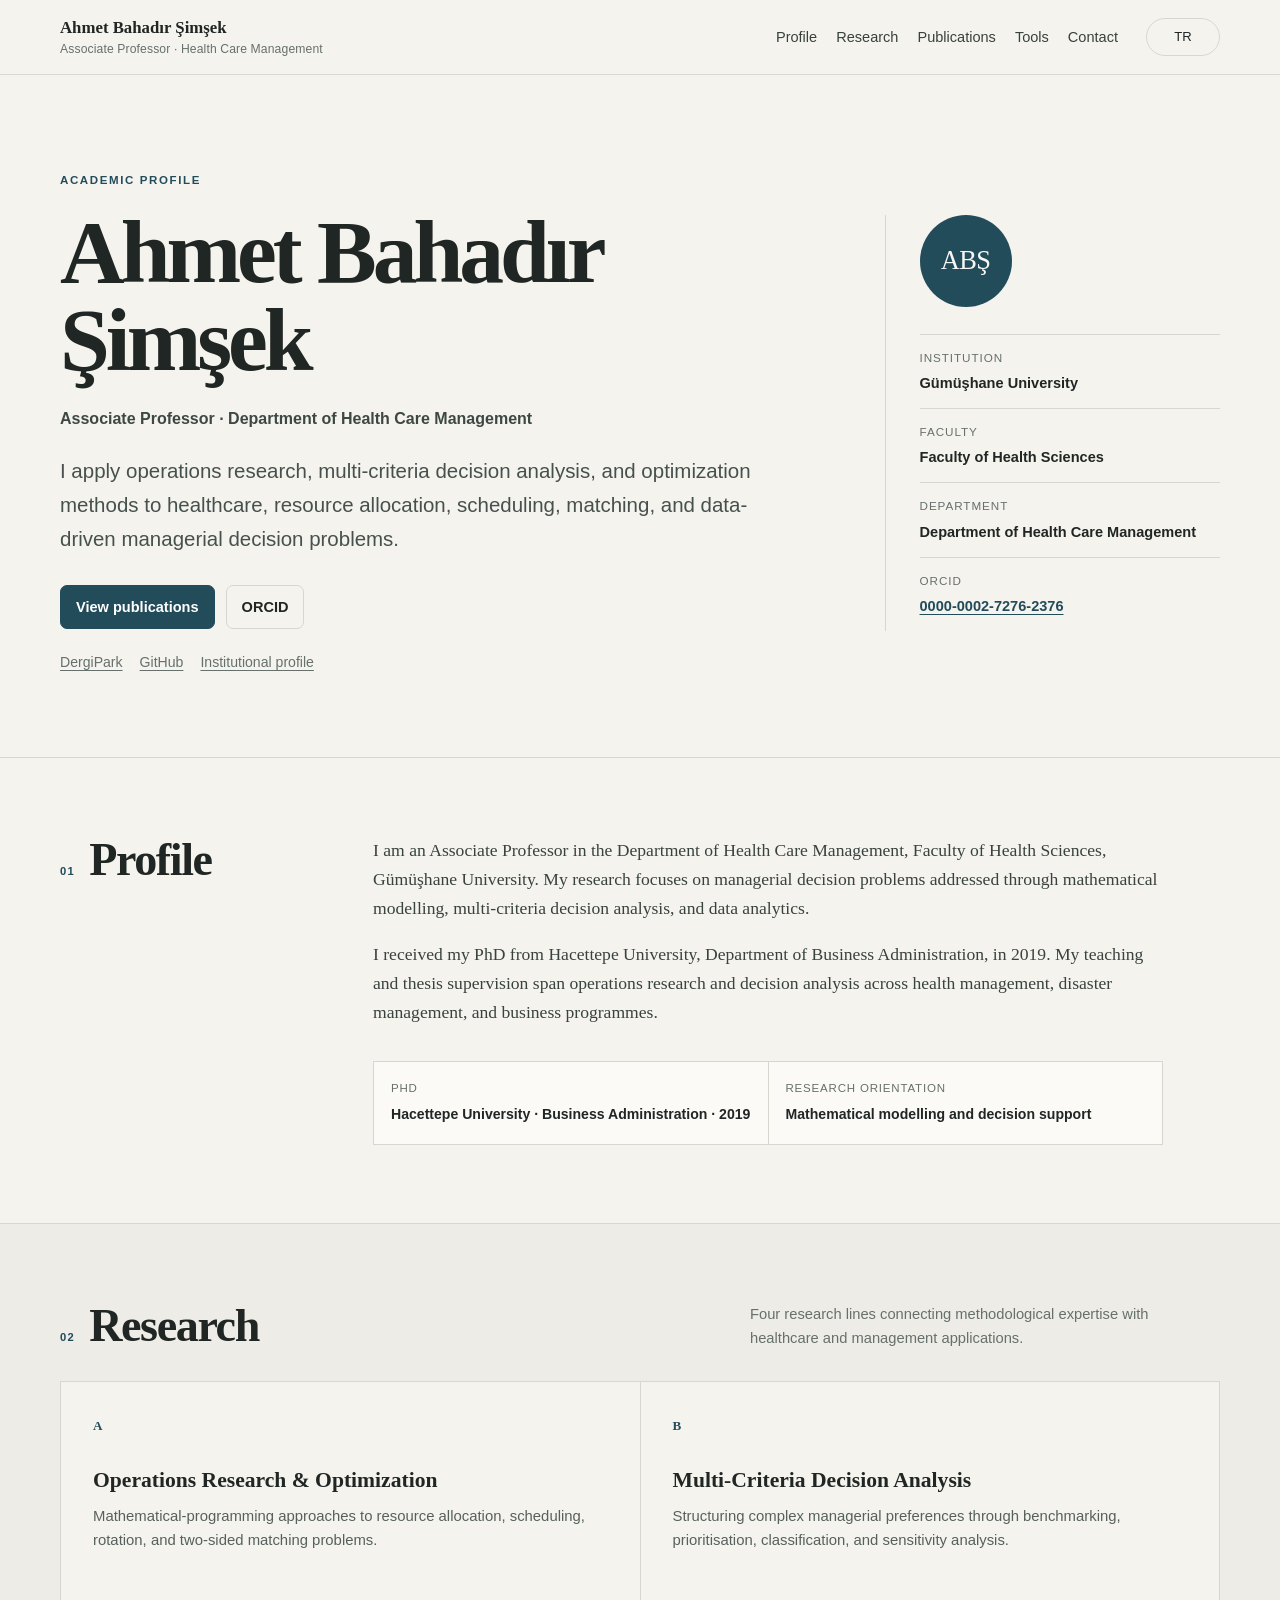
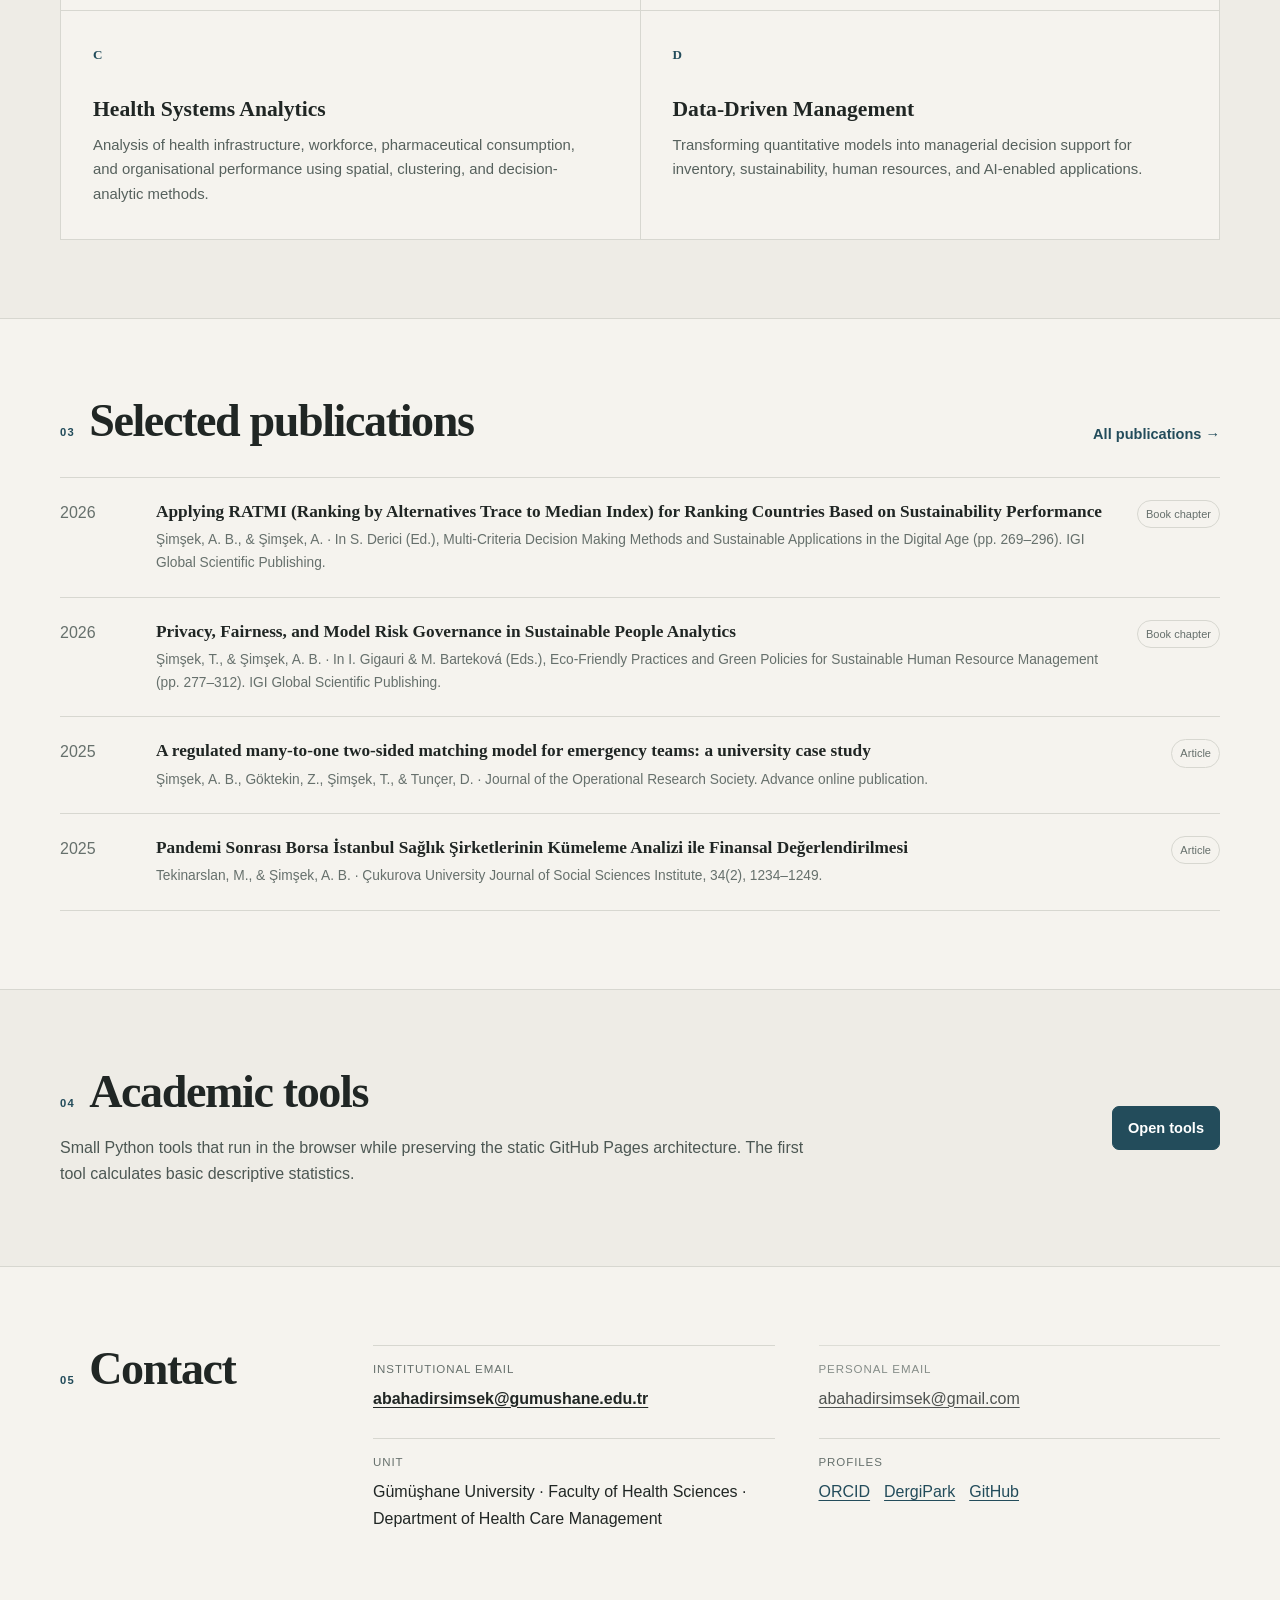
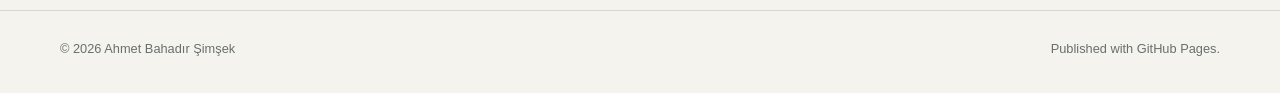
==== en/index.html @ e68c2c62 "Add files via upload" ====
<!doctype html>
<html lang="en">
<head>
<meta charset="utf-8">
<meta name="viewport" content="width=device-width, initial-scale=1">
<meta name="description" content="Ahmet Bahadır Şimşek, Associate Professor at Gümüşhane University. Operations research, multi-criteria decision analysis, optimization, and health systems analytics.">
<meta name="theme-color" content="#f5f3ee">
<title>Ahmet Bahadır Şimşek | Academic Profile</title>
<link rel="canonical" href="https://abahadirsimsek.github.io/">
<link rel="alternate" hreflang="tr" href="https://abahadirsimsek.github.io/">
<link rel="alternate" hreflang="en" href="https://abahadirsimsek.github.io/en/">
<link rel="alternate" hreflang="x-default" href="https://abahadirsimsek.github.io/">
<meta property="og:type" content="website">
<meta property="og:site_name" content="Ahmet Bahadır Şimşek">
<meta property="og:title" content="Ahmet Bahadır Şimşek | Academic Profile">
<meta property="og:description" content="Ahmet Bahadır Şimşek, Associate Professor at Gümüşhane University. Operations research, multi-criteria decision analysis, optimization, and health systems analytics.">
<meta property="og:url" content="https://abahadirsimsek.github.io/en/">
<meta property="og:locale" content="en_US">
<meta property="og:locale:alternate" content="tr_TR">
<meta name="twitter:card" content="summary">
<meta name="twitter:title" content="Ahmet Bahadır Şimşek | Academic Profile">
<meta name="twitter:description" content="Ahmet Bahadır Şimşek, Associate Professor at Gümüşhane University. Operations research, multi-criteria decision analysis, optimization, and health systems analytics.">
<link rel="icon" href="../assets/favicon.svg" type="image/svg+xml">
<link rel="stylesheet" href="../assets/style.css">
<script type="application/ld+json">{"@context":"https://schema.org","@type":"Person","name":"Ahmet Bahadır Şimşek","honorificPrefix":"Assoc. Prof.","jobTitle":"Associate Professor","description":"Associate Professor working on operations research, multi-criteria decision analysis, optimization, and health systems analytics.","email":"mailto:abahadirsimsek@gumushane.edu.tr","identifier":{"@type":"PropertyValue","propertyID":"ORCID","value":"0000-0002-7276-2376"},"affiliation":{"@type":"CollegeOrUniversity","name":"Gümüşhane University","url":"https://www.gumushane.edu.tr/"},"sameAs":["https://orcid.org/0000-0002-7276-2376","https://dergipark.org.tr/tr/pub/@abahadirsimsek","https://github.com/abahadirsimsek","https://saglikyonetimi.gumushane.edu.tr/sayfa/akademik-personel"]}</script>
</head>
<body>
<a class="skip-link" href="#main">Skip to content</a>
<header class="site-header">
  <div class="shell header-inner">
    <a class="identity" href="index.html">
      <span class="identity-name">Ahmet Bahadır Şimşek</span>
      <span class="identity-role">Associate Professor · Health Care Management</span>
    </a>
    <nav class="nav" aria-label="Main navigation">
      <a href="index.html#profile">Profile</a>
<a href="index.html#research">Research</a>
<a href="publications.html">Publications</a>
<a href="tools.html">Tools</a>
<a href="index.html#contact">Contact</a>
    </nav>
    <a class="lang-link" href="../" hreflang="tr">TR</a>
  </div>
</header>
<main id="main">
<section class="hero">
  <div class="shell hero-grid">
    <div class="hero-copy">
      <p class="eyebrow">Academic profile</p>
      <h1>Ahmet Bahadır Şimşek</h1>
      <p class="hero-role">Associate Professor · Department of Health Care Management</p>
      <p class="lead">I apply operations research, multi-criteria decision analysis, and optimization methods to healthcare, resource allocation, scheduling, matching, and data-driven managerial decision problems.</p>
      <div class="hero-actions">
        <a class="button primary" href="publications.html">View publications</a>
        <a class="button ghost" href="https://orcid.org/0000-0002-7276-2376" target="_blank" rel="me noopener noreferrer">ORCID</a>
      </div>
      <div class="micro-links">
        <a href="https://dergipark.org.tr/tr/pub/@abahadirsimsek" target="_blank" rel="noopener noreferrer">DergiPark</a>
        <a href="https://github.com/abahadirsimsek" target="_blank" rel="me noopener noreferrer">GitHub</a>
        <a href="https://saglikyonetimi.gumushane.edu.tr/sayfa/akademik-personel" target="_blank" rel="noopener noreferrer">Institutional profile</a>
      </div>
    </div>
    <aside class="profile-aside">
      <div class="monogram" aria-hidden="true">ABŞ</div>
      <dl class="facts">
        <div><dt>Institution</dt><dd>Gümüşhane University</dd></div>
        <div><dt>Faculty</dt><dd>Faculty of Health Sciences</dd></div>
        <div><dt>Department</dt><dd>Department of Health Care Management</dd></div>
        <div><dt>ORCID</dt><dd><a href="https://orcid.org/0000-0002-7276-2376" target="_blank" rel="me noopener noreferrer">0000-0002-7276-2376</a></dd></div>
      </dl>
    </aside>
  </div>
</section>

<section id="profile" class="section">
  <div class="shell split">
    <div class="section-label"><span>01</span><h2>Profile</h2></div>
    <div class="prose">
      <p>I am an Associate Professor in the Department of Health Care Management, Faculty of Health Sciences, Gümüşhane University. My research focuses on managerial decision problems addressed through mathematical modelling, multi-criteria decision analysis, and data analytics.</p>
      <p>I received my PhD from Hacettepe University, Department of Business Administration, in 2019. My teaching and thesis supervision span operations research and decision analysis across health management, disaster management, and business programmes.</p>
      <div class="profile-strip">
        <div><span>PhD</span><strong>Hacettepe University · Business Administration · 2019</strong></div>
        <div><span>Research orientation</span><strong>Mathematical modelling and decision support</strong></div>
      </div>
    </div>
  </div>
</section>

<section id="research" class="section tint">
  <div class="shell">
    <div class="section-head">
      <div class="section-label"><span>02</span><h2>Research</h2></div>
      <p class="section-note">Four research lines connecting methodological expertise with healthcare and management applications.</p>
    </div>
    <div class="research-grid"><article class="research-card"><span class="research-index">A</span><h3>Operations Research &amp; Optimization</h3><p>Mathematical-programming approaches to resource allocation, scheduling, rotation, and two-sided matching problems.</p></article>
<article class="research-card"><span class="research-index">B</span><h3>Multi-Criteria Decision Analysis</h3><p>Structuring complex managerial preferences through benchmarking, prioritisation, classification, and sensitivity analysis.</p></article>
<article class="research-card"><span class="research-index">C</span><h3>Health Systems Analytics</h3><p>Analysis of health infrastructure, workforce, pharmaceutical consumption, and organisational performance using spatial, clustering, and decision-analytic methods.</p></article>
<article class="research-card"><span class="research-index">D</span><h3>Data-Driven Management</h3><p>Transforming quantitative models into managerial decision support for inventory, sustainability, human resources, and AI-enabled applications.</p></article></div>
  </div>
</section>

<section class="section">
  <div class="shell">
    <div class="section-head">
      <div class="section-label"><span>03</span><h2>Selected publications</h2></div>
      <a class="quiet-link" href="publications.html">All publications →</a>
    </div>
    <div class="featured-publications">
      <!-- GENERATED:FEATURED:START -->
<article class="featured-item">
  <span class="featured-year">2026</span>
  <div>
    <h3 class="featured-title"><a href="https://doi.org/10.4018/979-8-3693-8789-4.ch009" target="_blank" rel="noopener noreferrer">Applying RATMI (Ranking by Alternatives Trace to Median Index) for Ranking Countries Based on Sustainability Performance</a></h3>
    <p class="featured-meta">Şimşek, A. B., &amp; Şimşek, A. · In S. Derici (Ed.), Multi-Criteria Decision Making Methods and Sustainable Applications in the Digital Age (pp. 269–296). IGI Global Scientific Publishing.</p>
  </div>
  <span class="type-badge">Book chapter</span>
</article>
<article class="featured-item">
  <span class="featured-year">2026</span>
  <div>
    <h3 class="featured-title"><a href="https://doi.org/10.4018/979-8-3373-8546-4.ch010" target="_blank" rel="noopener noreferrer">Privacy, Fairness, and Model Risk Governance in Sustainable People Analytics</a></h3>
    <p class="featured-meta">Şimşek, T., &amp; Şimşek, A. B. · In I. Gigauri &amp; M. Barteková (Eds.), Eco-Friendly Practices and Green Policies for Sustainable Human Resource Management (pp. 277–312). IGI Global Scientific Publishing.</p>
  </div>
  <span class="type-badge">Book chapter</span>
</article>
<article class="featured-item">
  <span class="featured-year">2025</span>
  <div>
    <h3 class="featured-title"><a href="https://doi.org/10.1080/01605682.2025.2577774" target="_blank" rel="noopener noreferrer">A regulated many-to-one two-sided matching model for emergency teams: a university case study</a></h3>
    <p class="featured-meta">Şimşek, A. B., Göktekin, Z., Şimşek, T., &amp; Tunçer, D. · Journal of the Operational Research Society. Advance online publication.</p>
  </div>
  <span class="type-badge">Article</span>
</article>
<article class="featured-item">
  <span class="featured-year">2025</span>
  <div>
    <h3 class="featured-title"><a href="https://doi.org/10.35379/cusosbil.1643022" target="_blank" rel="noopener noreferrer">Pandemi Sonrası Borsa İstanbul Sağlık Şirketlerinin Kümeleme Analizi ile Finansal Değerlendirilmesi</a></h3>
    <p class="featured-meta">Tekinarslan, M., &amp; Şimşek, A. B. · Çukurova University Journal of Social Sciences Institute, 34(2), 1234–1249.</p>
  </div>
  <span class="type-badge">Article</span>
</article>
<!-- GENERATED:FEATURED:END -->
    </div>
  </div>
</section>

<section class="section tint">
  <div class="shell tools-banner">
    <div>
      <div class="section-label"><span>04</span><h2>Academic tools</h2></div>
      <p>Small Python tools that run in the browser while preserving the static GitHub Pages architecture. The first tool calculates basic descriptive statistics.</p>
    </div>
    <a class="button primary" href="tools.html">Open tools</a>
  </div>
</section>

<section id="contact" class="section">
  <div class="shell split">
    <div class="section-label"><span>05</span><h2>Contact</h2></div>
    <div class="contact-grid">
      <div class="contact-item contact-primary">
        <span>Institutional email</span>
        <a href="mailto:abahadirsimsek@gumushane.edu.tr">abahadirsimsek@gumushane.edu.tr</a>
      </div>
      <div class="contact-item contact-secondary">
        <span>Personal email</span>
        <a href="mailto:abahadirsimsek@gmail.com">abahadirsimsek@gmail.com</a>
      </div>
      <div class="contact-item">
        <span>Unit</span>
        <p>Gümüşhane University · Faculty of Health Sciences · Department of Health Care Management</p>
      </div>
      <div class="contact-item">
        <span>Profiles</span>
        <p class="inline-links">
          <a href="https://orcid.org/0000-0002-7276-2376" target="_blank" rel="me noopener noreferrer">ORCID</a>
          <a href="https://dergipark.org.tr/tr/pub/@abahadirsimsek" target="_blank" rel="noopener noreferrer">DergiPark</a>
          <a href="https://github.com/abahadirsimsek" target="_blank" rel="me noopener noreferrer">GitHub</a>
        </p>
      </div>
    </div>
  </div>
</section>
</main>
<footer class="site-footer">
  <div class="shell footer-inner">
    <span>© <span id="year">2026</span> Ahmet Bahadır Şimşek</span>
    <span>Published with GitHub Pages.</span>
  </div>
</footer>
<script src="../assets/site.js"></script>
</body>
</html>
---- assets/style.css ----
:root {
  --bg: #f5f3ee;
  --surface: #fbfaf7;
  --surface-2: #eeece6;
  --text: #202624;
  --muted: #66706c;
  --line: #d7d7d0;
  --accent: #234c5b;
  --accent-deep: #183844;
  --accent-soft: #dfe9e9;
  --serif: ui-serif, Georgia, Cambria, "Times New Roman", serif;
  --sans: Inter, ui-sans-serif, -apple-system, BlinkMacSystemFont, "Segoe UI", sans-serif;
  --max: 1160px;
  --shadow: 0 18px 50px rgba(30, 38, 36, .07);
}

* { box-sizing: border-box; }
html { scroll-behavior: smooth; }
body {
  margin: 0;
  background: var(--bg);
  color: var(--text);
  font-family: var(--sans);
  line-height: 1.65;
  -webkit-font-smoothing: antialiased;
}
a { color: var(--accent); text-underline-offset: 3px; }
a:hover { color: var(--accent-deep); }
button, input, textarea { font: inherit; }
button { cursor: pointer; }

.shell {
  width: min(calc(100% - 44px), var(--max));
  margin-inline: auto;
}

.skip-link {
  position: fixed;
  left: 16px;
  top: -80px;
  z-index: 200;
  padding: 10px 14px;
  background: var(--text);
  color: white;
  text-decoration: none;
  border-radius: 6px;
}
.skip-link:focus { top: 16px; }

.site-header {
  position: sticky;
  top: 0;
  z-index: 100;
  background: rgba(245, 243, 238, .94);
  backdrop-filter: blur(14px);
  border-bottom: 1px solid rgba(120, 125, 120, .22);
}
.header-inner {
  min-height: 74px;
  display: grid;
  grid-template-columns: auto 1fr auto;
  align-items: center;
  gap: 28px;
}
.identity {
  display: inline-flex;
  flex-direction: column;
  color: var(--text);
  text-decoration: none;
  line-height: 1.16;
  white-space: nowrap;
}
.identity-name { font-family: var(--serif); font-weight: 700; font-size: 1.05rem; }
.identity-role { margin-top: 4px; color: var(--muted); font-size: .76rem; letter-spacing: .01em; }

.nav {
  display: flex;
  justify-content: flex-end;
  align-items: center;
  gap: 19px;
  min-width: 0;
}
.nav a {
  color: #38413e;
  font-size: .91rem;
  text-decoration: none;
}
.nav a:hover { color: var(--accent); }

.lang-link {
  min-width: 74px;
  padding: 7px 10px;
  border: 1px solid var(--line);
  background: transparent;
  color: var(--text);
  border-radius: 999px;
  font-size: .82rem;
}
.lang-link:hover { border-color: #aeb4b1; background: rgba(255,255,255,.38); }
.lang-current { font-weight: 750; }
.lang-other { color: var(--muted); }

.hero {
  padding: 96px 0 82px;
  border-bottom: 1px solid var(--line);
}
.hero-grid {
  display: grid;
  grid-template-columns: minmax(0, 1.55fr) minmax(300px, .72fr);
  gap: clamp(48px, 8vw, 104px);
  align-items: center;
}
.eyebrow {
  margin: 0 0 18px;
  color: var(--accent);
  text-transform: uppercase;
  letter-spacing: .14em;
  font-size: .72rem;
  font-weight: 800;
}
h1, h2, h3 { color: var(--text); }
h1 {
  margin: 0;
  font-family: var(--serif);
  font-size: clamp(3rem, 7vw, 6.25rem);
  font-weight: 600;
  line-height: .98;
  letter-spacing: -.045em;
}
.hero-role {
  margin: 22px 0 0;
  color: #3d4844;
  font-size: 1rem;
  font-weight: 700;
}
.lead {
  margin: 22px 0 0;
  max-width: 790px;
  color: #46514d;
  font-size: clamp(1.08rem, 1.7vw, 1.28rem);
  line-height: 1.65;
}
.lead.narrow { max-width: 830px; }
.hero-actions {
  display: flex;
  gap: 11px;
  flex-wrap: wrap;
  margin-top: 30px;
}
.micro-links {
  display: flex;
  gap: 17px;
  flex-wrap: wrap;
  margin-top: 22px;
  font-size: .88rem;
}
.micro-links a { color: var(--muted); }
.micro-links a:hover { color: var(--accent); }

.button {
  display: inline-flex;
  align-items: center;
  justify-content: center;
  min-height: 44px;
  padding: 9px 15px;
  border: 1px solid var(--line);
  border-radius: 7px;
  text-decoration: none;
  font-weight: 700;
  font-size: .91rem;
}
.button.primary {
  background: var(--accent);
  color: white;
  border-color: var(--accent);
}
.button.primary:hover { background: var(--accent-deep); color: white; }
.button.ghost {
  background: transparent;
  color: var(--text);
}
.button.ghost:hover { background: var(--surface); color: var(--accent); }

.profile-aside {
  border-left: 1px solid var(--line);
  padding-left: 34px;
}
.monogram {
  width: 92px;
  height: 92px;
  display: grid;
  place-items: center;
  margin-bottom: 27px;
  background: var(--accent);
  color: #f7f8f5;
  border-radius: 50%;
  font-family: var(--serif);
  font-size: 1.65rem;
  letter-spacing: -.02em;
}
.facts {
  margin: 0;
}
.facts > div {
  padding: 13px 0;
  border-top: 1px solid var(--line);
}
.facts dt {
  color: var(--muted);
  font-size: .73rem;
  text-transform: uppercase;
  letter-spacing: .08em;
}
.facts dd {
  margin: 4px 0 0;
  font-size: .91rem;
  font-weight: 650;
}
.facts dd a { text-decoration-thickness: 1px; }

.section {
  padding: 78px 0;
}
.section.tint {
  background: var(--surface-2);
  border-top: 1px solid var(--line);
  border-bottom: 1px solid var(--line);
}
.split {
  display: grid;
  grid-template-columns: 245px minmax(0, 1fr);
  gap: 68px;
}
.section-label {
  display: flex;
  align-items: baseline;
  gap: 14px;
}
.section-label > span {
  color: var(--accent);
  font-size: .7rem;
  font-weight: 800;
  letter-spacing: .12em;
}
.section-label h2 {
  margin: 0;
  font-family: var(--serif);
  font-weight: 600;
  font-size: clamp(1.9rem, 3.6vw, 3rem);
  line-height: 1.06;
  letter-spacing: -.03em;
}
.prose {
  max-width: 790px;
  font-family: var(--serif);
  font-size: 1.1rem;
}
.prose > p:first-child { margin-top: 0; }
.prose p { color: #38423f; }
.profile-strip {
  display: grid;
  grid-template-columns: repeat(2, 1fr);
  gap: 1px;
  margin-top: 34px;
  border: 1px solid var(--line);
  background: var(--line);
}
.profile-strip > div {
  padding: 17px;
  background: var(--surface);
  font-family: var(--sans);
}
.profile-strip span {
  display: block;
  color: var(--muted);
  font-size: .72rem;
  text-transform: uppercase;
  letter-spacing: .07em;
}
.profile-strip strong {
  display: block;
  margin-top: 5px;
  font-size: .88rem;
}

.section-head {
  display: flex;
  align-items: flex-end;
  justify-content: space-between;
  gap: 40px;
  margin-bottom: 31px;
}
.section-note {
  max-width: 470px;
  margin: 0;
  color: var(--muted);
  font-size: .92rem;
}
.research-grid {
  display: grid;
  grid-template-columns: repeat(2, 1fr);
  gap: 1px;
  background: var(--line);
  border: 1px solid var(--line);
}
.research-card {
  position: relative;
  min-height: 228px;
  padding: 30px 32px;
  background: var(--bg);
}
.research-index {
  color: var(--accent);
  font-family: var(--serif);
  font-size: .82rem;
  font-weight: 700;
}
.research-card h3 {
  margin: 29px 0 10px;
  font-family: var(--serif);
  font-size: 1.35rem;
  line-height: 1.2;
}
.research-card p {
  margin: 0;
  max-width: 500px;
  color: #56615d;
  font-size: .93rem;
}
.quiet-link {
  text-decoration: none;
  font-size: .91rem;
  font-weight: 700;
}

.featured-publications {
  border-top: 1px solid var(--line);
}
.featured-item {
  display: grid;
  grid-template-columns: 72px minmax(0, 1fr) auto;
  gap: 24px;
  align-items: start;
  padding: 22px 0;
  border-bottom: 1px solid var(--line);
}
.featured-year {
  color: var(--muted);
  font-variant-numeric: tabular-nums;
}
.featured-title {
  margin: 0;
  font-family: var(--serif);
  font-size: 1.08rem;
  font-weight: 650;
  line-height: 1.4;
}
.featured-title a { color: var(--text); text-decoration: none; }
.featured-title a:hover { color: var(--accent); }
.featured-meta {
  margin: 5px 0 0;
  color: var(--muted);
  font-size: .86rem;
}
.type-badge {
  padding: 4px 8px;
  border: 1px solid var(--line);
  border-radius: 999px;
  color: var(--muted);
  font-size: .69rem;
  white-space: nowrap;
}

.tools-banner {
  display: flex;
  align-items: center;
  justify-content: space-between;
  gap: 60px;
}
.tools-banner > div { max-width: 760px; }
.tools-banner p {
  margin: 18px 0 0;
  color: #4c5753;
}

.contact-grid {
  display: grid;
  grid-template-columns: repeat(2, 1fr);
  gap: 26px 44px;
}
.contact-item {
  padding-top: 14px;
  border-top: 1px solid var(--line);
}
.contact-item > span {
  display: block;
  margin-bottom: 7px;
  color: var(--muted);
  font-size: .72rem;
  text-transform: uppercase;
  letter-spacing: .08em;
}
.contact-item a, .contact-item p {
  margin: 0;
  color: var(--text);
  overflow-wrap: anywhere;
}
.inline-links {
  display: flex;
  flex-wrap: wrap;
  gap: 14px;
}
.inline-links a { color: var(--accent); }

.page-hero {
  padding: 78px 0 56px;
  border-bottom: 1px solid var(--line);
}
.page-hero.compact { padding-bottom: 48px; }
.page-hero h1 {
  font-size: clamp(3rem, 7vw, 5.3rem);
}

.publications-section { padding-top: 42px; }
.publication-toolbar {
  display: grid;
  grid-template-columns: minmax(260px, 1fr) auto auto;
  align-items: end;
  gap: 16px 24px;
  padding-bottom: 22px;
  border-bottom: 1px solid var(--line);
}
.search-field span {
  display: block;
  margin-bottom: 7px;
  color: var(--muted);
  font-size: .72rem;
  text-transform: uppercase;
  letter-spacing: .07em;
}
.search-field input {
  width: 100%;
  height: 45px;
  padding: 0 13px;
  border: 1px solid var(--line);
  border-radius: 6px;
  background: var(--surface);
  color: var(--text);
  outline: none;
}
.search-field input:focus {
  border-color: var(--accent);
  box-shadow: 0 0 0 3px rgba(35,76,91,.10);
}
.filter-group { display: flex; gap: 6px; flex-wrap: wrap; }
.filter-button {
  min-height: 39px;
  padding: 7px 11px;
  border: 1px solid var(--line);
  border-radius: 999px;
  background: transparent;
  color: #46514d;
  font-size: .82rem;
}
.filter-button.active, .filter-button:hover {
  background: var(--accent);
  border-color: var(--accent);
  color: #fff;
}
.result-count {
  margin: 0 0 8px;
  color: var(--muted);
  font-size: .81rem;
  white-space: nowrap;
}

.publication-list { margin-top: 14px; }
.year-group { margin-top: 38px; }
.year-heading {
  margin: 0 0 12px;
  padding-bottom: 8px;
  border-bottom: 1px solid var(--line);
  color: var(--muted);
  font-size: .8rem;
  letter-spacing: .08em;
  text-transform: uppercase;
}
.pub-card {
  position: relative;
  padding: 19px 18px 17px;
  margin: 0 -18px;
  border-bottom: 1px solid var(--line);
  transition: background .2s ease, box-shadow .2s ease, transform .2s ease;
  outline: none;
}
.pub-card:hover,
.pub-card:focus-within,
.pub-card.is-open {
  z-index: 2;
  background: var(--surface);
  box-shadow: var(--shadow);
}
.pub-topline {
  display: flex;
  align-items: center;
  gap: 8px;
  margin-bottom: 9px;
}
.pub-type {
  display: inline-flex;
  align-items: center;
  min-height: 22px;
  padding: 2px 7px;
  border-radius: 999px;
  background: var(--accent-soft);
  color: var(--accent-deep);
  font-size: .67rem;
  font-weight: 750;
  letter-spacing: .03em;
}
.pub-year-small {
  color: var(--muted);
  font-size: .75rem;
}
.pub-title {
  margin: 0;
  max-width: 950px;
  font-family: var(--serif);
  font-size: 1.08rem;
  font-weight: 680;
  line-height: 1.42;
}
.pub-title a { color: var(--text); text-decoration: none; }
.pub-title a:hover { color: var(--accent); text-decoration: underline; }
.pub-authors {
  margin: 8px 0 0;
  color: #46514d;
  font-size: .88rem;
}
.pub-source {
  margin: 3px 0 0;
  color: var(--muted);
  font-size: .86rem;
}
.pub-actions {
  display: flex;
  gap: 12px;
  flex-wrap: wrap;
  align-items: center;
  margin-top: 11px;
}
.pub-actions a,
.summary-toggle,
.copy-citation {
  padding: 0;
  border: 0;
  background: transparent;
  color: var(--accent);
  font-size: .78rem;
  font-weight: 700;
  text-decoration: none;
}
.pub-actions a:hover,
.summary-toggle:hover,
.copy-citation:hover { text-decoration: underline; }
.summary-toggle { display: none; }

.summary-panel {
  max-height: 0;
  opacity: 0;
  overflow: hidden;
  margin-top: 0;
  color: #44504b;
  font-size: .88rem;
  transition: max-height .28s ease, opacity .22s ease, margin-top .22s ease;
}
.pub-card:hover .summary-panel,
.pub-card:focus-within .summary-panel,
.pub-card.is-open .summary-panel {
  max-height: 360px;
  opacity: 1;
  margin-top: 15px;
}
.summary-panel::before {
  content: "";
  display: block;
  width: 42px;
  margin-bottom: 11px;
  border-top: 2px solid var(--accent);
}
.summary-label {
  margin-right: 5px;
  font-weight: 760;
  color: var(--text);
}
.bibliography-note {
  margin: 34px 0 0;
  max-width: 900px;
  color: var(--muted);
  font-size: .78rem;
}
.empty-state {
  padding: 50px 0;
  color: var(--muted);
}

.tool-shell { max-width: 900px; }
.tool-panel {
  padding: 30px;
  border: 1px solid var(--line);
  background: var(--surface);
  box-shadow: 0 18px 45px rgba(30,38,36,.05);
}
.tool-heading {
  display: flex;
  justify-content: space-between;
  align-items: start;
  gap: 24px;
  margin-bottom: 17px;
}
.tool-heading h2 {
  margin: 5px 0 0;
  font-family: var(--serif);
  font-size: 1.7rem;
}
.tool-tag {
  color: var(--muted);
  font-size: .72rem;
  text-transform: uppercase;
  letter-spacing: .08em;
}
.python-badge {
  padding: 5px 9px;
  border-radius: 999px;
  background: var(--accent-soft);
  color: var(--accent-deep);
  font-size: .72rem;
  font-weight: 750;
}
.field-label {
  display: block;
  margin: 22px 0 7px;
  font-weight: 700;
  font-size: .84rem;
}
textarea {
  width: 100%;
  min-height: 145px;
  resize: vertical;
  padding: 12px 13px;
  border: 1px solid var(--line);
  border-radius: 6px;
  background: #fff;
  color: var(--text);
  outline: none;
}
textarea:focus {
  border-color: var(--accent);
  box-shadow: 0 0 0 3px rgba(35,76,91,.10);
}
.tool-actions {
  display: flex;
  gap: 9px;
  flex-wrap: wrap;
  margin-top: 13px;
}
.result {
  min-height: 64px;
  margin-top: 22px;
  padding-top: 20px;
  border-top: 1px solid var(--line);
}
.result-grid {
  display: grid;
  grid-template-columns: repeat(4, 1fr);
  gap: 9px;
}
.metric {
  padding: 12px;
  border: 1px solid var(--line);
  background: #f8f7f3;
}
.metric span {
  display: block;
  color: var(--muted);
  font-size: .68rem;
  text-transform: uppercase;
  letter-spacing: .04em;
}
.metric strong {
  display: block;
  margin-top: 4px;
  font-family: var(--serif);
  font-size: 1.12rem;
}

.site-footer {
  padding: 27px 0 34px;
  border-top: 1px solid var(--line);
  color: var(--muted);
  font-size: .8rem;
}
.footer-inner {
  display: flex;
  justify-content: space-between;
  gap: 20px;
  flex-wrap: wrap;
}
.footer-inner a { color: var(--muted); }

:focus-visible {
  outline: 3px solid rgba(35,76,91,.28);
  outline-offset: 3px;
}

@media (hover: none), (pointer: coarse) {
  .summary-toggle { display: inline-block; }
  .pub-card:hover .summary-panel {
    max-height: 0;
    opacity: 0;
    margin-top: 0;
  }
  .pub-card.is-open .summary-panel,
  .pub-card:focus-within .summary-panel {
    max-height: 420px;
    opacity: 1;
    margin-top: 15px;
  }
}

@media (max-width: 940px) {
  .header-inner {
    grid-template-columns: 1fr auto;
    padding: 13px 0;
  }
  .nav {
    grid-column: 1 / -1;
    grid-row: 2;
    justify-content: flex-start;
    overflow-x: auto;
    padding-bottom: 3px;
  }
  .hero-grid { grid-template-columns: 1fr; gap: 50px; }
  .profile-aside {
    display: grid;
    grid-template-columns: 92px 1fr;
    gap: 27px;
    align-items: start;
    border-left: 0;
    border-top: 1px solid var(--line);
    padding: 28px 0 0;
  }
  .monogram { margin: 0; }
  .facts {
    display: grid;
    grid-template-columns: repeat(2, 1fr);
    gap: 0 24px;
  }
  .split { grid-template-columns: 1fr; gap: 30px; }
  .publication-toolbar {
    grid-template-columns: 1fr;
    align-items: start;
  }
  .result-count { margin-bottom: 0; }
}

@media (max-width: 700px) {
  .shell { width: min(calc(100% - 28px), var(--max)); }
  .site-header { position: relative; }
  .hero { padding: 60px 0 52px; }
  .section { padding: 58px 0; }
  .page-hero { padding: 58px 0 44px; }
  .section-head, .tools-banner {
    align-items: flex-start;
    flex-direction: column;
    gap: 22px;
  }
  .research-grid { grid-template-columns: 1fr; }
  .research-card { min-height: 0; }
  .profile-strip, .contact-grid { grid-template-columns: 1fr; }
  .featured-item {
    grid-template-columns: 55px minmax(0,1fr);
    gap: 9px 15px;
  }
  .featured-item .type-badge {
    grid-column: 2;
    justify-self: start;
  }
  .profile-aside { grid-template-columns: 1fr; }
  .facts { grid-template-columns: 1fr; }
  .monogram { width: 78px; height: 78px; }
  .pub-card { margin-inline: -8px; padding-inline: 8px; }
  .result-grid { grid-template-columns: repeat(2, 1fr); }
}

@media (max-width: 420px) {
  .header-inner { gap: 15px; }
  .identity-name { font-size: .95rem; }
  .nav { gap: 14px; }
  h1 { font-size: 2.75rem; }
  .filter-group { gap: 5px; }
  .filter-button { font-size: .77rem; }
  .result-grid { grid-template-columns: 1fr; }
}

@media (prefers-reduced-motion: reduce) {
  html { scroll-behavior: auto; }
  *, *::before, *::after {
    transition-duration: .01ms !important;
    animation-duration: .01ms !important;
    animation-iteration-count: 1 !important;
  }
}


/* v3: language routes + static publication enhancements */
.lang-link {
  text-decoration: none;
  display: inline-flex;
  align-items: center;
  justify-content: center;
}
.contact-primary a { font-weight: 750; }
.contact-secondary { opacity: .78; }
.contact-secondary:hover { opacity: 1; }

.pub-card[hidden], .year-group[hidden] { display: none !important; }
.no-results {
  padding: 48px 0;
  color: var(--muted);
}
.pub-actions a:first-child {
  display: inline-flex;
  align-items: center;
  padding: 4px 8px;
  border: 1px solid var(--line);
  border-radius: 999px;
  background: var(--surface);
  text-decoration: none;
}
.pub-actions a:first-child:hover {
  border-color: var(--accent);
  background: var(--accent-soft);
}
@media (hover: hover) and (pointer: fine) {
  .summary-toggle { display: none; }
}
@media (hover: none), (pointer: coarse) {
  .summary-toggle { display: inline-block; }
}
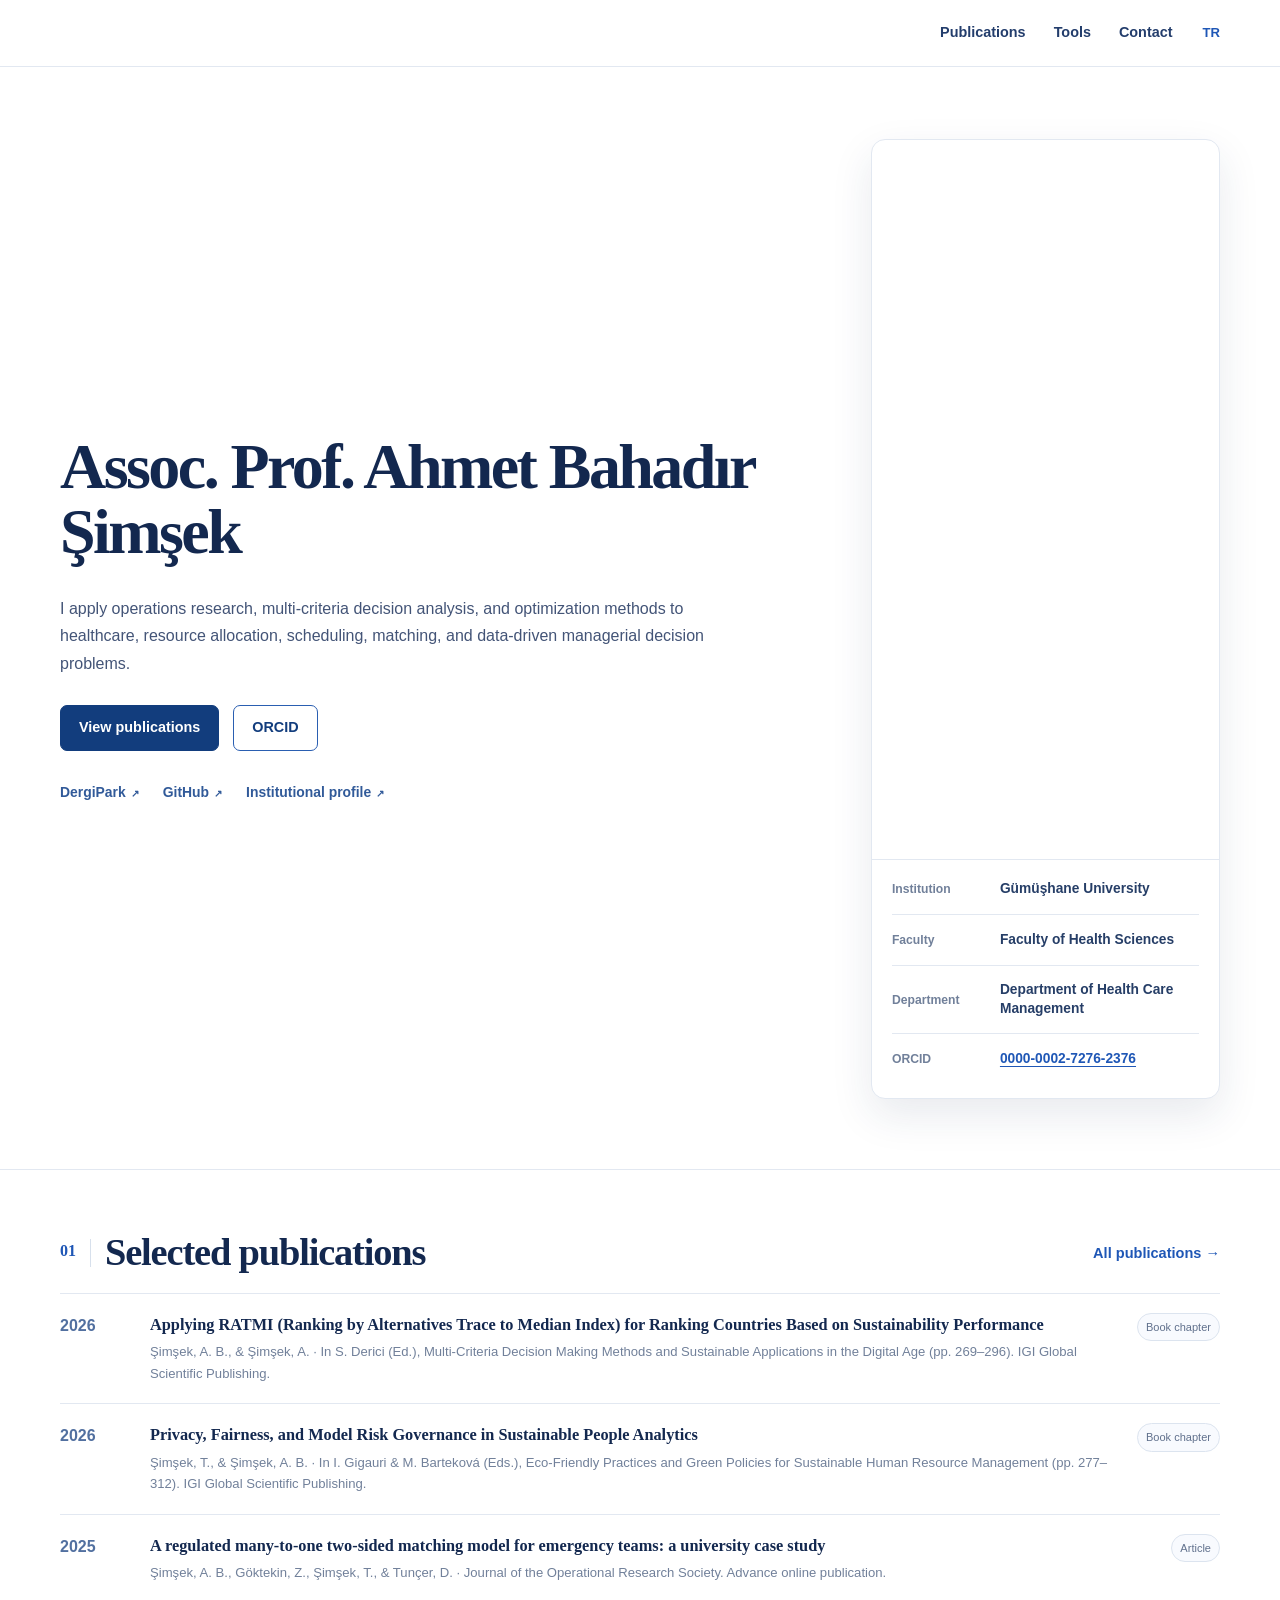
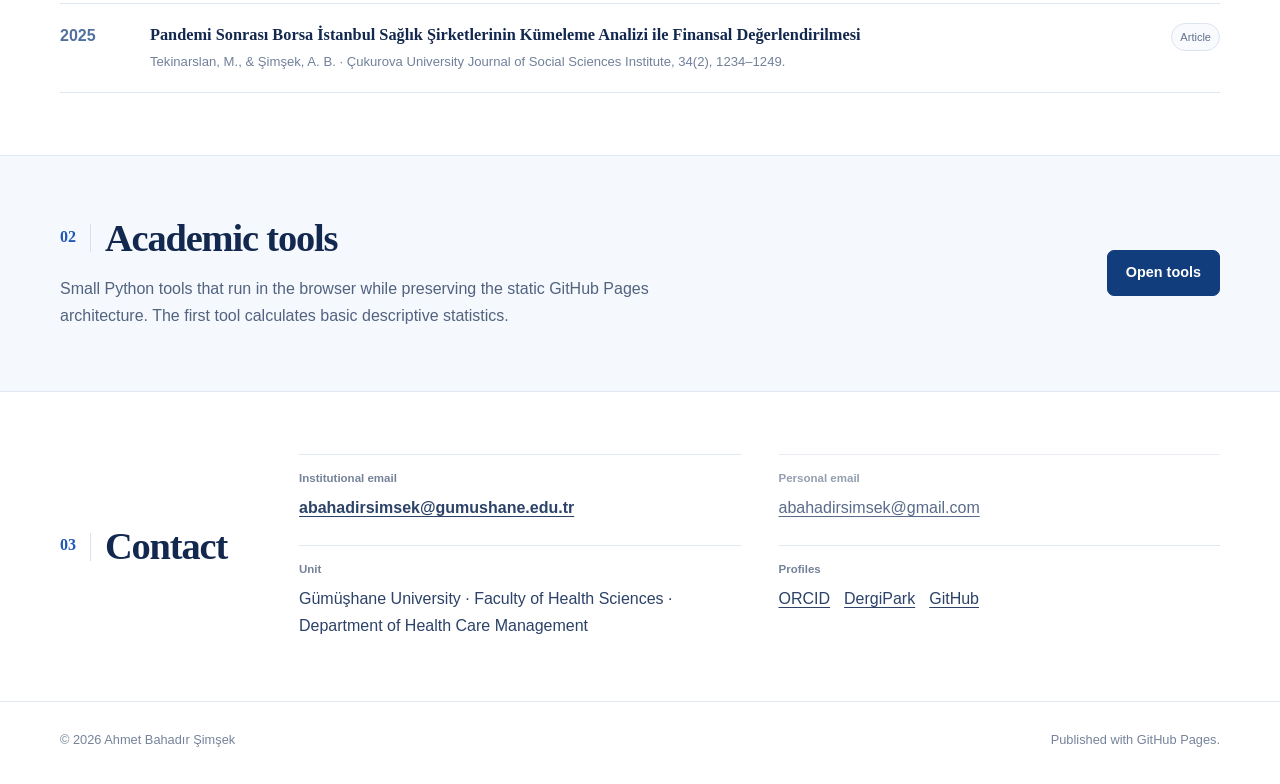
==== commit 87bd9766: "Align English homepage with approved design" ====
--- a/en/index.html
+++ b/en/index.html
@@ -4,9 +4,9 @@
 <meta charset="utf-8">
 <meta name="viewport" content="width=device-width, initial-scale=1">
 <meta name="description" content="Ahmet Bahadır Şimşek, Associate Professor at Gümüşhane University. Operations research, multi-criteria decision analysis, optimization, and health systems analytics.">
-<meta name="theme-color" content="#f5f3ee">
+<meta name="theme-color" content="#ffffff">
 <title>Ahmet Bahadır Şimşek | Academic Profile</title>
-<link rel="canonical" href="https://abahadirsimsek.github.io/">
+<link rel="canonical" href="https://abahadirsimsek.github.io/en/">
 <link rel="alternate" hreflang="tr" href="https://abahadirsimsek.github.io/">
 <link rel="alternate" hreflang="en" href="https://abahadirsimsek.github.io/en/">
 <link rel="alternate" hreflang="x-default" href="https://abahadirsimsek.github.io/">
@@ -15,29 +15,27 @@
 <meta property="og:title" content="Ahmet Bahadır Şimşek | Academic Profile">
 <meta property="og:description" content="Ahmet Bahadır Şimşek, Associate Professor at Gümüşhane University. Operations research, multi-criteria decision analysis, optimization, and health systems analytics.">
 <meta property="og:url" content="https://abahadirsimsek.github.io/en/">
+<meta property="og:image" content="https://abahadirsimsek.github.io/assets/profile.webp">
+<meta property="og:image:alt" content="Associate Professor Ahmet Bahadır Şimşek">
 <meta property="og:locale" content="en_US">
 <meta property="og:locale:alternate" content="tr_TR">
-<meta name="twitter:card" content="summary">
+<meta name="twitter:card" content="summary_large_image">
 <meta name="twitter:title" content="Ahmet Bahadır Şimşek | Academic Profile">
 <meta name="twitter:description" content="Ahmet Bahadır Şimşek, Associate Professor at Gümüşhane University. Operations research, multi-criteria decision analysis, optimization, and health systems analytics.">
+<meta name="twitter:image" content="https://abahadirsimsek.github.io/assets/profile.webp">
 <link rel="icon" href="../assets/favicon.svg" type="image/svg+xml">
 <link rel="stylesheet" href="../assets/style.css">
-<script type="application/ld+json">{"@context":"https://schema.org","@type":"Person","name":"Ahmet Bahadır Şimşek","honorificPrefix":"Assoc. Prof.","jobTitle":"Associate Professor","description":"Associate Professor working on operations research, multi-criteria decision analysis, optimization, and health systems analytics.","email":"mailto:abahadirsimsek@gumushane.edu.tr","identifier":{"@type":"PropertyValue","propertyID":"ORCID","value":"0000-0002-7276-2376"},"affiliation":{"@type":"CollegeOrUniversity","name":"Gümüşhane University","url":"https://www.gumushane.edu.tr/"},"sameAs":["https://orcid.org/0000-0002-7276-2376","https://dergipark.org.tr/tr/pub/@abahadirsimsek","https://github.com/abahadirsimsek","https://saglikyonetimi.gumushane.edu.tr/sayfa/akademik-personel"]}</script>
+<link rel="stylesheet" href="../assets/home.css">
+<script type="application/ld+json">{"@context":"https://schema.org","@type":"Person","name":"Ahmet Bahadır Şimşek","honorificPrefix":"Assoc. Prof.","jobTitle":"Associate Professor","image":"https://abahadirsimsek.github.io/assets/profile.webp","description":"Associate Professor working on operations research, multi-criteria decision analysis, optimization, and health systems analytics.","email":"mailto:abahadirsimsek@gumushane.edu.tr","identifier":{"@type":"PropertyValue","propertyID":"ORCID","value":"0000-0002-7276-2376"},"affiliation":{"@type":"CollegeOrUniversity","name":"Gümüşhane University","url":"https://www.gumushane.edu.tr/"},"sameAs":["https://orcid.org/0000-0002-7276-2376","https://dergipark.org.tr/tr/pub/@abahadirsimsek","https://github.com/abahadirsimsek","https://saglikyonetimi.gumushane.edu.tr/sayfa/akademik-personel"]}</script>
 </head>
-<body>
+<body class="home-page">
 <a class="skip-link" href="#main">Skip to content</a>
 <header class="site-header">
   <div class="shell header-inner">
-    <a class="identity" href="index.html">
-      <span class="identity-name">Ahmet Bahadır Şimşek</span>
-      <span class="identity-role">Associate Professor · Health Care Management</span>
-    </a>
     <nav class="nav" aria-label="Main navigation">
-      <a href="index.html#profile">Profile</a>
-<a href="index.html#research">Research</a>
-<a href="publications.html">Publications</a>
-<a href="tools.html">Tools</a>
-<a href="index.html#contact">Contact</a>
+      <a href="publications.html">Publications</a>
+      <a href="tools.html">Tools</a>
+      <a href="#contact">Contact</a>
     </nav>
     <a class="lang-link" href="../" hreflang="tr">TR</a>
   </div>
@@ -46,9 +44,7 @@
 <section class="hero">
   <div class="shell hero-grid">
     <div class="hero-copy">
-      <p class="eyebrow">Academic profile</p>
-      <h1>Ahmet Bahadır Şimşek</h1>
-      <p class="hero-role">Associate Professor · Department of Health Care Management</p>
+      <h1>Assoc. Prof. Ahmet Bahadır Şimşek</h1>
       <p class="lead">I apply operations research, multi-criteria decision analysis, and optimization methods to healthcare, resource allocation, scheduling, matching, and data-driven managerial decision problems.</p>
       <div class="hero-actions">
         <a class="button primary" href="publications.html">View publications</a>
@@ -60,8 +56,8 @@
         <a href="https://saglikyonetimi.gumushane.edu.tr/sayfa/akademik-personel" target="_blank" rel="noopener noreferrer">Institutional profile</a>
       </div>
     </div>
-    <aside class="profile-aside">
-      <div class="monogram" aria-hidden="true">ABŞ</div>
+    <aside class="profile-aside" aria-label="Academic identity">
+      <img class="profile-photo" src="../assets/profile.webp" width="960" height="720" alt="Associate Professor Ahmet Bahadır Şimşek" loading="eager" decoding="async">
       <dl class="facts">
         <div><dt>Institution</dt><dd>Gümüşhane University</dd></div>
         <div><dt>Faculty</dt><dd>Faculty of Health Sciences</dd></div>
@@ -72,37 +68,10 @@
   </div>
 </section>
 
-<section id="profile" class="section">
-  <div class="shell split">
-    <div class="section-label"><span>01</span><h2>Profile</h2></div>
-    <div class="prose">
-      <p>I am an Associate Professor in the Department of Health Care Management, Faculty of Health Sciences, Gümüşhane University. My research focuses on managerial decision problems addressed through mathematical modelling, multi-criteria decision analysis, and data analytics.</p>
-      <p>I received my PhD from Hacettepe University, Department of Business Administration, in 2019. My teaching and thesis supervision span operations research and decision analysis across health management, disaster management, and business programmes.</p>
-      <div class="profile-strip">
-        <div><span>PhD</span><strong>Hacettepe University · Business Administration · 2019</strong></div>
-        <div><span>Research orientation</span><strong>Mathematical modelling and decision support</strong></div>
-      </div>
-    </div>
-  </div>
-</section>
-
-<section id="research" class="section tint">
-  <div class="shell">
-    <div class="section-head">
-      <div class="section-label"><span>02</span><h2>Research</h2></div>
-      <p class="section-note">Four research lines connecting methodological expertise with healthcare and management applications.</p>
-    </div>
-    <div class="research-grid"><article class="research-card"><span class="research-index">A</span><h3>Operations Research &amp; Optimization</h3><p>Mathematical-programming approaches to resource allocation, scheduling, rotation, and two-sided matching problems.</p></article>
-<article class="research-card"><span class="research-index">B</span><h3>Multi-Criteria Decision Analysis</h3><p>Structuring complex managerial preferences through benchmarking, prioritisation, classification, and sensitivity analysis.</p></article>
-<article class="research-card"><span class="research-index">C</span><h3>Health Systems Analytics</h3><p>Analysis of health infrastructure, workforce, pharmaceutical consumption, and organisational performance using spatial, clustering, and decision-analytic methods.</p></article>
-<article class="research-card"><span class="research-index">D</span><h3>Data-Driven Management</h3><p>Transforming quantitative models into managerial decision support for inventory, sustainability, human resources, and AI-enabled applications.</p></article></div>
-  </div>
-</section>
-
 <section class="section">
   <div class="shell">
     <div class="section-head">
-      <div class="section-label"><span>03</span><h2>Selected publications</h2></div>
+      <div class="section-label"><span>01</span><h2>Selected publications</h2></div>
       <a class="quiet-link" href="publications.html">All publications →</a>
     </div>
     <div class="featured-publications">
@@ -147,7 +116,7 @@
 <section class="section tint">
   <div class="shell tools-banner">
     <div>
-      <div class="section-label"><span>04</span><h2>Academic tools</h2></div>
+      <div class="section-label"><span>02</span><h2>Academic tools</h2></div>
       <p>Small Python tools that run in the browser while preserving the static GitHub Pages architecture. The first tool calculates basic descriptive statistics.</p>
     </div>
     <a class="button primary" href="tools.html">Open tools</a>
@@ -156,7 +125,7 @@
 
 <section id="contact" class="section">
   <div class="shell split">
-    <div class="section-label"><span>05</span><h2>Contact</h2></div>
+    <div class="section-label"><span>03</span><h2>Contact</h2></div>
     <div class="contact-grid">
       <div class="contact-item contact-primary">
         <span>Institutional email</span>
@@ -190,4 +159,4 @@
 </footer>
 <script src="../assets/site.js"></script>
 </body>
-</html>+</html>
--- a/assets/home.css
+++ b/assets/home.css
@@ -0,0 +1,293 @@
+/* Homepage visual system: minimal modern */
+.home-page {
+  --home-bg: #ffffff;
+  --home-text: #13284f;
+  --home-muted: #66748e;
+  --home-line: #e2e8f1;
+  --home-accent: #1f57b6;
+  --home-accent-deep: #123d7d;
+  --home-soft: #f5f8fd;
+  --home-card: #ffffff;
+  --home-shadow: 0 16px 42px rgba(26, 48, 87, .10);
+  background: var(--home-bg);
+  color: var(--home-text);
+}
+
+.home-page a { color: var(--home-accent); }
+.home-page a:hover { color: var(--home-accent-deep); }
+
+.home-page .site-header {
+  background: rgba(255,255,255,.95);
+  border-bottom: 1px solid var(--home-line);
+  backdrop-filter: blur(16px);
+}
+
+.home-page .header-inner {
+  min-height: 66px;
+  display: flex;
+  justify-content: flex-end;
+  align-items: center;
+  gap: 30px;
+}
+
+.home-page .nav {
+  gap: 28px;
+  margin-left: auto;
+}
+
+.home-page .nav a {
+  color: #233d6c;
+  font-size: .9rem;
+  font-weight: 600;
+}
+
+.home-page .lang-link {
+  min-width: auto;
+  padding: 0;
+  border: 0;
+  border-radius: 0;
+  color: var(--home-accent);
+  font-weight: 700;
+}
+.home-page .lang-link:hover { background: transparent; }
+
+.home-page .hero {
+  padding: 72px 0 70px;
+  background: #fff;
+  border-bottom: 1px solid var(--home-line);
+}
+
+.home-page .hero-grid {
+  grid-template-columns: minmax(0, 1.42fr) minmax(290px, .68fr);
+  gap: clamp(42px, 7vw, 82px);
+  align-items: center;
+}
+
+.home-page .hero h1 {
+  max-width: 760px;
+  color: var(--home-text);
+  font-size: clamp(2.75rem, 5vw, 4.85rem);
+  line-height: 1.02;
+  letter-spacing: -.04em;
+  font-weight: 650;
+}
+
+.home-page .lead {
+  max-width: 690px;
+  margin-top: 30px;
+  color: #435477;
+  font-size: clamp(1rem, 1.25vw, 1.12rem);
+  line-height: 1.72;
+}
+
+.home-page .hero-actions { margin-top: 28px; gap: 14px; }
+
+.home-page .button {
+  min-height: 46px;
+  padding: 10px 18px;
+  border-radius: 7px;
+  font-size: .9rem;
+}
+
+.home-page .button.primary {
+  background: var(--home-accent-deep);
+  border-color: var(--home-accent-deep);
+  color: #fff;
+}
+.home-page .button.primary:hover { background: #0d3269; }
+
+.home-page .button.ghost {
+  background: #fff;
+  border-color: #2a5eb1;
+  color: var(--home-accent-deep);
+}
+.home-page .button.ghost:hover { background: var(--home-soft); }
+
+.home-page .micro-links {
+  margin-top: 30px;
+  gap: 24px;
+  font-size: .87rem;
+}
+.home-page .micro-links a {
+  color: #315a99;
+  font-weight: 600;
+  text-decoration: none;
+}
+.home-page .micro-links a::after {
+  content: "↗";
+  margin-left: 5px;
+  font-size: .72em;
+}
+
+.home-page .profile-aside {
+  padding: 0;
+  overflow: hidden;
+  border: 1px solid var(--home-line);
+  border-radius: 14px;
+  background: var(--home-card);
+  box-shadow: var(--home-shadow);
+}
+
+.home-page .profile-photo {
+  display: block;
+  width: 100%;
+  aspect-ratio: 4 / 3;
+  object-fit: cover;
+  object-position: center 36%;
+  border-bottom: 1px solid var(--home-line);
+}
+
+.home-page .facts {
+  margin: 0;
+  padding: 4px 20px 14px;
+}
+
+.home-page .facts > div {
+  display: grid;
+  grid-template-columns: 92px minmax(0, 1fr);
+  gap: 16px;
+  align-items: center;
+  padding: 15px 0;
+  border-top: 1px solid var(--home-line);
+}
+.home-page .facts > div:first-child { border-top: 0; }
+
+.home-page .facts dt {
+  color: #71809a;
+  font-size: .76rem;
+  text-transform: none;
+  letter-spacing: 0;
+  font-weight: 600;
+}
+.home-page .facts dd {
+  margin: 0;
+  color: #263e67;
+  font-size: .86rem;
+  font-weight: 700;
+  line-height: 1.35;
+}
+
+.home-page .section { padding: 62px 0; }
+.home-page .section.tint {
+  background: var(--home-soft);
+  border-color: var(--home-line);
+}
+
+.home-page .section-head {
+  align-items: center;
+  margin-bottom: 20px;
+}
+
+.home-page .section-label { gap: 14px; align-items: center; }
+.home-page .section-label > span {
+  color: var(--home-accent);
+  font-family: var(--serif);
+  font-size: 1rem;
+  font-weight: 700;
+  letter-spacing: 0;
+}
+.home-page .section-label > span::after {
+  content: "";
+  display: inline-block;
+  width: 1px;
+  height: 28px;
+  margin-left: 14px;
+  vertical-align: middle;
+  background: #d7e0ec;
+}
+.home-page .section-label h2 {
+  color: var(--home-text);
+  font-size: clamp(1.85rem, 3vw, 2.55rem);
+  font-weight: 650;
+}
+.home-page .quiet-link { color: var(--home-accent); }
+
+.home-page .featured-publications { border-top: 0; }
+.home-page .featured-item {
+  grid-template-columns: 68px minmax(0, 1fr) auto;
+  gap: 22px;
+  padding: 19px 0;
+  border-bottom: 1px solid var(--home-line);
+}
+.home-page .featured-item:first-child { border-top: 1px solid var(--home-line); }
+.home-page .featured-year {
+  color: #5270a0;
+  font-weight: 700;
+}
+.home-page .featured-title {
+  color: var(--home-text);
+  font-size: 1.02rem;
+  line-height: 1.42;
+}
+.home-page .featured-title a { color: var(--home-text); }
+.home-page .featured-title a:hover { color: var(--home-accent); }
+.home-page .featured-meta {
+  color: #71809a;
+  font-size: .82rem;
+}
+.home-page .type-badge {
+  border-color: #dce4ef;
+  background: #f8fafe;
+  color: #61718d;
+}
+
+.home-page .tools-banner {
+  gap: 44px;
+}
+.home-page .tools-banner p {
+  color: #52637f;
+  max-width: 680px;
+}
+
+.home-page .split {
+  grid-template-columns: 185px minmax(0, 1fr);
+  gap: 54px;
+}
+.home-page .contact-grid {
+  grid-template-columns: repeat(2, minmax(0,1fr));
+  gap: 24px 38px;
+}
+.home-page .contact-item {
+  border-top-color: var(--home-line);
+}
+.home-page .contact-item > span {
+  color: #75839a;
+  text-transform: none;
+  letter-spacing: 0;
+  font-weight: 700;
+}
+.home-page .contact-item a,
+.home-page .contact-item p { color: #2c4268; }
+
+.home-page .site-footer {
+  background: #fff;
+  border-top: 1px solid var(--home-line);
+}
+.home-page .footer-inner { color: #75839a; }
+
+@media (max-width: 900px) {
+  .home-page .hero-grid { grid-template-columns: 1fr; gap: 38px; }
+  .home-page .profile-aside { max-width: 430px; }
+  .home-page .split { grid-template-columns: 1fr; gap: 26px; }
+  .home-page .tools-banner { align-items: flex-start; }
+}
+
+@media (max-width: 640px) {
+  .home-page .shell { width: min(calc(100% - 30px), var(--max)); }
+  .home-page .header-inner { min-height: 60px; gap: 18px; }
+  .home-page .nav { gap: 15px; }
+  .home-page .nav a { font-size: .82rem; }
+  .home-page .hero { padding: 52px 0 48px; }
+  .home-page .hero h1 { font-size: clamp(2.35rem, 12vw, 3.6rem); }
+  .home-page .lead { margin-top: 24px; }
+  .home-page .section { padding: 48px 0; }
+  .home-page .section-head { align-items: flex-start; }
+  .home-page .featured-item {
+    grid-template-columns: 54px minmax(0, 1fr);
+    gap: 14px;
+  }
+  .home-page .type-badge { display: none; }
+  .home-page .contact-grid { grid-template-columns: 1fr; }
+  .home-page .tools-banner { flex-direction: column; gap: 26px; }
+  .home-page .facts > div { grid-template-columns: 80px minmax(0,1fr); }
+}
